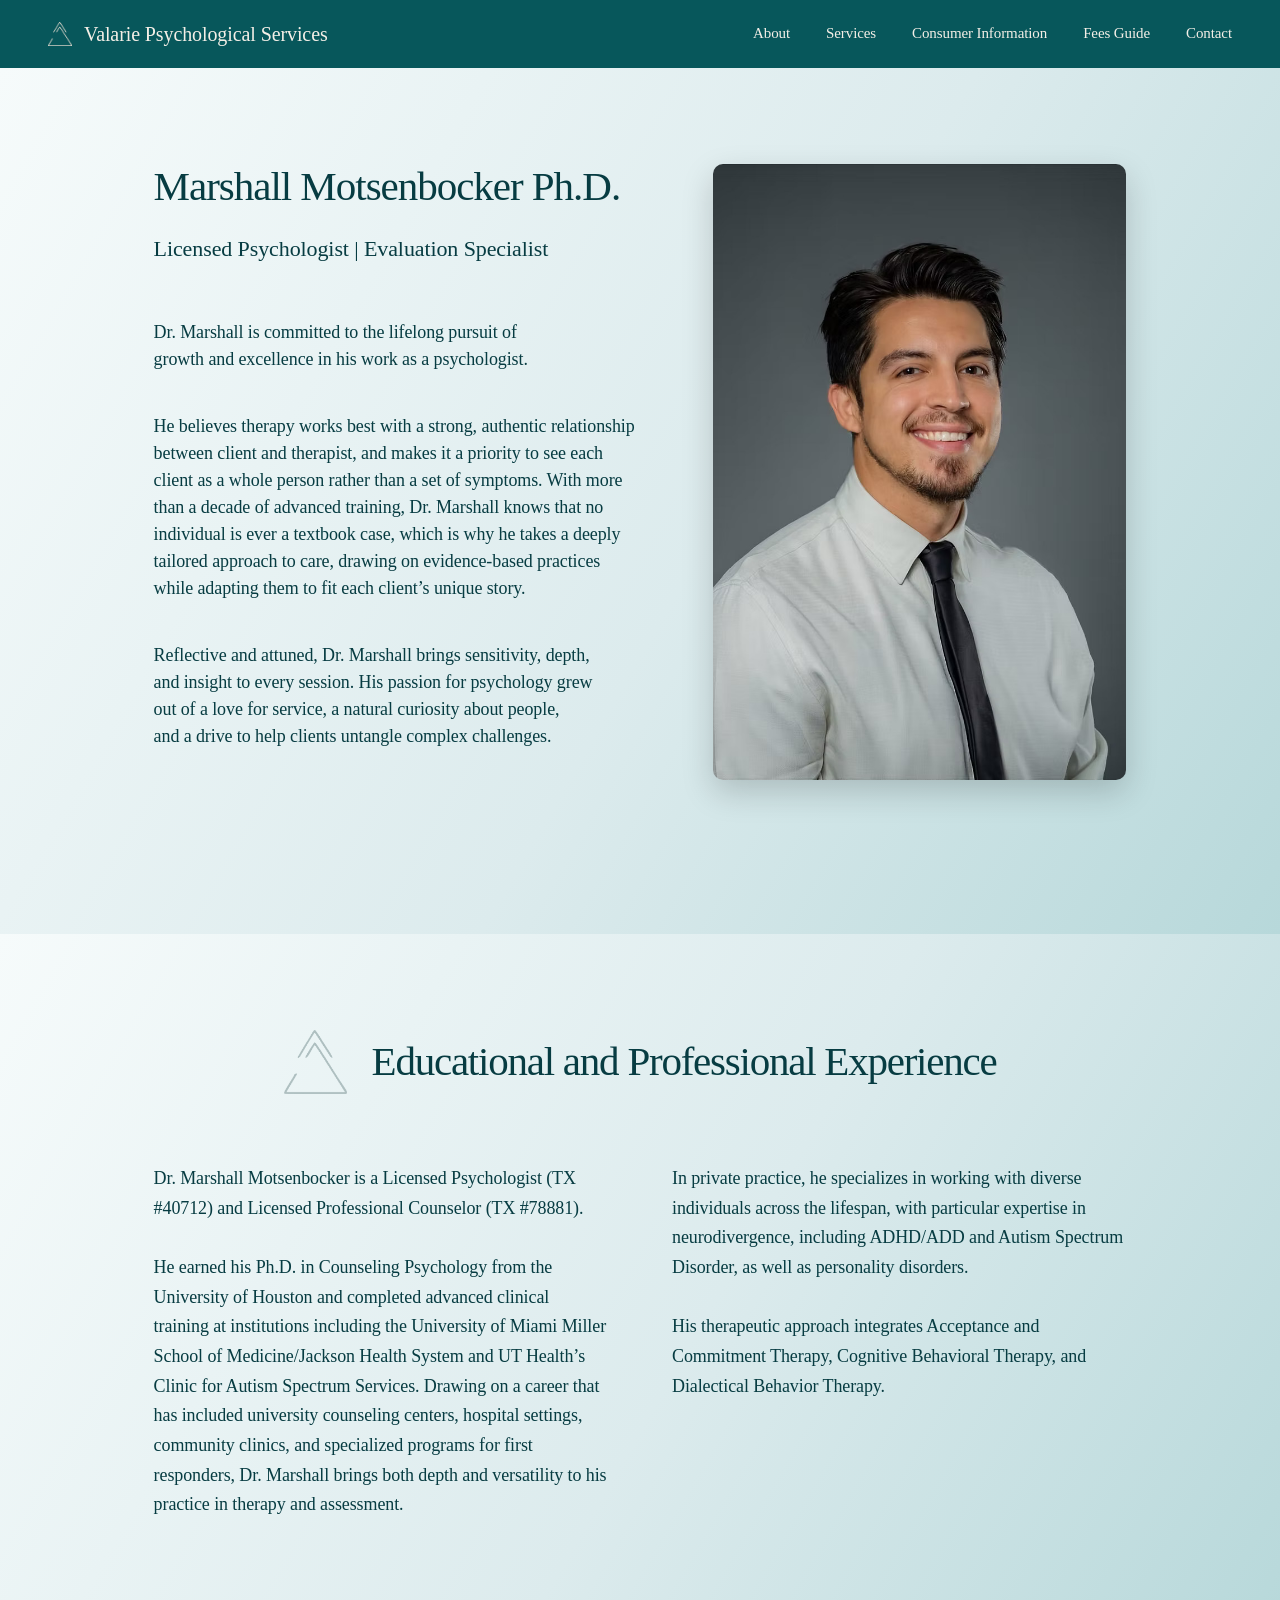
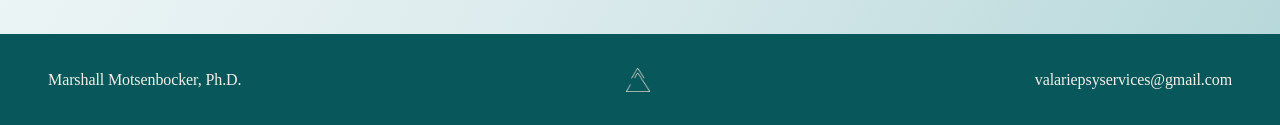
==== about.html @ 20ff5dc0 "Initial website build" ====
<!DOCTYPE html>
<html lang="en">
<head>
  <meta charset="UTF-8" />
  <meta name="viewport" content="width=device-width, initial-scale=1.0" />
  <meta
  name="description"
  content="Meet Dr. Marshall Motsenbocker, Licensed Psychologist and Licensed Professional Counselor specializing in therapy, ADHD, autism spectrum services, and psychological assessment."
>
<meta name="theme-color" content="#0D5F63">
  <title>About Dr. Marshall Motsenbocker | Valarie Psychological Services</title>
  <link
    rel="icon"
    type="image/png"
    href="assets/logo/open-delta.png" alt="Valarie Psychological Services logo">
  <link rel="stylesheet" href="css/styles.css" />
</head>

<body>
  <div id="site-header"></div>

  <main>
    <section class="about-hero">
      <div class="about-grid">
        <div class="about-copy">
          <h1>Marshall Motsenbocker Ph.D.</h1>
          <p class="subtitle">Licensed Psychologist | Evaluation Specialist</p>

          <p>Dr. Marshall is committed to the lifelong pursuit of growth and excellence in his work as a psychologist.</p>

          <p>He believes therapy works best with a strong, authentic relationship between client and therapist, and makes it a priority to see each client as a whole person rather than a set of symptoms. With more than a decade of advanced training, Dr. Marshall knows that no individual is ever a textbook case, which is why he takes a deeply tailored approach to care, drawing on evidence-based practices while adapting them to fit each client’s unique story.</p>

          <p>Reflective and attuned, Dr. Marshall brings sensitivity, depth, and insight to every session. His passion for psychology grew out of a love for service, a natural curiosity about people, and a drive to help clients untangle complex challenges.</p>
        </div>

        <div>
          <img src="assets/images/marshall-portrait.jpg" alt="Portrait of Dr. Marshall Motsenbocker" class="portrait-image">
        </div>
      </div>
    </section>

    <section class="experience-section">
      <div class="experience-heading">
        <img src="assets/logo/blue-open-delta.png" alt="Valarie Psychological Services logo" class="section-logo">
        <h2>Educational and Professional Experience</h2>
      </div>

      <div class="experience-grid">
        <p>Dr. Marshall Motsenbocker is a Licensed Psychologist (TX #40712) and Licensed Professional Counselor (TX #78881). <br><br> He earned his Ph.D. in Counseling Psychology from the University of Houston and completed advanced clinical training at institutions including the University of Miami Miller School of Medicine/Jackson Health System and UT Health’s Clinic for Autism Spectrum Services. Drawing on a career that has included university counseling centers, hospital settings, community clinics, and specialized programs for first responders, Dr. Marshall brings both depth and versatility to his practice in therapy and assessment.</p>

        <p>In private practice, he specializes in working with diverse individuals across the lifespan, with particular expertise in neurodivergence, including ADHD/ADD and Autism Spectrum Disorder, as well as personality disorders. <br><br> His therapeutic approach integrates Acceptance and Commitment Therapy, Cognitive Behavioral Therapy, and Dialectical Behavior Therapy.</p>
      </div>
    </section>
  </main>

<div id="site-footer"></div>

  <script src="js/main.js"></script>
</body>
</html>
---- css/styles.css ----
/* GLOBAL CSS */

:root {
  --teal: #07575b;
  --deep-teal: #004f53;
  --pale-blue: #dcebed;
  --cream: #f4efe7;
  --text: #073c42;
  --border: rgba(7, 60, 66, 0.4);

  --serif: Georgia, "Times New Roman", serif;

  --display-size: clamp(4.75rem, 7vw, 6.75rem);
  --h1-size: clamp(3.75rem, 5vw, 5.25rem);
  --h2-size: clamp(2.5rem, 3.25vw, 3.5rem);
  --h3-size: clamp(1.75rem, 2vw, 2.25rem);
  --body-size: 1.25rem;
  --small-size: 0.95rem;

  --display-line: 1.03;
  --heading-line: 1.12;
  --body-line: 1.45;
  --legal-line: 1.65;

  --heading-tracking: -0.025em;
  --body-tracking: -0.005em;

}

html{
    scroll-behavior:smooth;
}

* {
  box-sizing: border-box;
}

body {
  margin: 0;
  font-family: var(--serif);
  color: var(--text);
  background: var(--pale-blue);
  /* animation: fade .9s; */
  font-family: var(--serif);
  font-size: var(--body-size);
  line-height: var(--body-line);
  letter-spacing: var(--body-tracking);
}

/* @keyframes fade {
from {
opacity:0;
}

to {
opacity:1;
}
} */

h1,
h2,
h3 {
  font-weight: 400;
  letter-spacing: var(--heading-tracking);
}

h1 {
  font-size: var(--h1-size);
  line-height: var(--heading-line);
}

h2 {
  font-size: var(--h2-size);
  line-height: var(--heading-line);
}

h3 {
  font-size: var(--h3-size);
  line-height: 1.18;
}

p,
li {
  line-height: var(--body-line);
}

.site-header {
  height: 68px;
  background: var(--teal);
  color: var(--cream);
  display: flex;
  align-items: center;
  justify-content: space-between;
  padding: 0 48px;
  /* background: rgba(7, 87, 91, 0.88);
    backdrop-filter: blur(8px);
    -webkit-backdrop-filter: blur(8px); */
}

a,
button,
input,
textarea {
  transition: all 0.25s ease;
}

a:focus-visible,
button:focus-visible,
input:focus-visible,
textarea:focus-visible {
  outline: 2px solid var(--cream);
  outline-offset: 4px;
}

.button:hover,
.contact-form button:hover {
  transform: translateY(-2px);
  box-shadow: 0 10px 24px rgba(0, 0, 0, 0.18);
}

.specialty-card,
.fee-card,
.service-slide {
  transition: transform 0.3s ease, box-shadow 0.3s ease;
}

.specialty-card:hover,
.fee-card:hover {
  transform: translateY(-4px);
  box-shadow: 0 14px 28px rgba(0, 0, 0, 0.12);
}

.contact-form input:focus,
.contact-form textarea:focus {
  outline: none;
  box-shadow: 0 0 0 2px rgba(244, 239, 231, 0.7);
}

.consumer-container a {
  color: var(--text);
  text-underline-offset: 5px;
  transition: opacity 0.25s ease;
}

.consumer-container a:hover {
  opacity: 0.65;
}

.logo,
.nav a {
  color: var(--cream);
  text-decoration: none;
}

.logo {
  display: flex;
  align-items: center;
  gap: 12px;
  color: var(--cream);
  text-decoration: none;
  font-size: 20px;
}

.logo-icon {
  width: 24px;
  height: 24px;
  object-fit: contain;
  display: block;
}

.footer-logo {
  width: 24px;
  height: 24px;
  object-fit: contain;
  display: block;
}

.nav {
  display: flex;
  gap: 36px;
  font-size: 15px;
}

.nav a {
    position: relative;
    transition: .3s;
}

.nav a::after {
    content: "";
    position: absolute;
    left: 0;
    bottom: -6px;
    width: 0;
    height: 1px;
    background: var(--cream);
    transition: .35s ease;
}

.nav a:hover::after {
    width: 100%;
}

.menu-toggle {
  display: none;
  background: none;
  border: none;
  color: var(--cream);
  font-size: 28px;
}

.container {
    width: min(1200px, 88%);
    margin: auto;
}

/* HOME PAGE CSS */

.hero {
  min-height: 520px;
  display: flex;
  align-items: center;
  padding: 0 10vw;
}

/* .home-hero {
  background: var(--deep-teal);
  color: var(--cream);
} */

.home-hero {
    position: relative;
    overflow: hidden;
    min-height: 620px;
    display: flex;
    align-items: center;
}

.home-hero::before {
    content: "";
    position: absolute;
    inset: 0;
    background: rgba(7, 87, 91, 0.55);
    z-index: 1;
}

.hero-video {
    position: absolute;
    inset: 0;
    width: 100%;
    height: 100%;
    object-fit: cover;
    object-position: center 90%;
    z-index: 0;
}

.hero-overlay {
    position: absolute;
    inset: 0;
    background: rgba(7,87,91,.45);
    z-index: 1;
}

.hero-content {
    position: relative;
    z-index: 2;
    color: var(--cream);
}

.hero-content {
  max-width: 900px;
}


.hero h1 {
  font-size: clamp(48px, 6vw, 68px);
  font-weight: 400;
  line-height: 1.05;
  margin: 0 0 24px;
}

.hero h1,
.contact-container h1 {
  font-size: var(--display-size);
  line-height: var(--display-line);
  letter-spacing: -0.035em;
}

.hero p {
  font-size: 24px;
  margin: 0 0 64px;
}

.button-group {
  display: flex;
  gap: 28px;
  flex-wrap: wrap;
}

.button {
  background: var(--cream);
  color: var(--text);
  padding: 14px 28px;
  border-radius: 999px;
  text-decoration: none;
  font-size: 16px;
  transition:
        transform .35s,
        background .35s,
        color .35s,
        box-shadow .35s;
}

.button:hover {
    transform: translateY(-2px);
    box-shadow: 0 12px 30px rgba(0,0,0,.18);
}

.intro-section {
  padding: 72px 12vw;
  background: var(--pale-blue);
}

.intro-grid {
  display: grid;
  grid-template-columns: 1.1fr 1fr;
  gap: 72px;
  align-items: center;
}

.intro-section h2 {
  font-size: 38px;
  font-weight: 400;
  margin: 0 0 20px;
}

.intro-section p {
  font-size: 18px;
  line-height: 1.35;
}

.intro-image {
  width: 100%;
  margin-top: 32px;
  border-radius: 10px;
  display: block;
}

.intro-copy {
  padding-top: 48px;
  padding-bottom: 48px;
}

/* ABOUT PAGE CSS */

.about-hero {
  min-height: calc(100vh - 68px);
  padding: 96px 12vw 96px;
  background: linear-gradient(120deg, #f6fbfb 0%, var(--pale-blue) 55%, #b7d8da 100%);
}

.about-grid {
  display: grid;
  grid-template-columns: 1fr 0.85fr;
  gap: 72px;
  align-items: start;
  max-width: 1080px;
  margin: 0 auto 48px 0;
}

.about-copy h1 {
  font-size: clamp(36px, 4vw, 41px);
  font-weight: 400;
  margin: 0 0 12px;
}

.about-copy p.subtitle {
  font-size: 22px ;
  margin-bottom: 54px;
}

.about-copy p {
  font-size: 18px;
  line-height: 1.5;
}

.portrait-image {
  width: 100%;
  border-radius: 10px;
  display: block;
  box-shadow: 0 12px 32px rgba(0, 0, 0, 0.18);
}

.experience-section {
  padding: 48px 12vw 96px;
  background: linear-gradient(120deg, #f6fbfb 0%, var(--pale-blue) 55%, #b7d8da 100%);
}

.experience-heading {
  display: flex;
  justify-content: center;
  align-items: center;
  gap: 24px;
  max-width: 1080px;
  margin: 48px auto 32px;
  text-align: center;  
  margin-bottom: 52px;
}

.section-logo {
  width: 64px;
  height: 64px;
  object-fit: contain;
}

.experience-heading h2 {
  font-size: clamp(34px, 4vw, 41px);
  font-weight: 400;
  margin: 0;
  letter-spacing: -.03em;
  line-height: 1.05;
}

.experience-grid {
  display: grid;
  grid-template-columns: 1fr 1fr;
  gap: 64px;
  max-width: 1050px;
  margin: 0 auto;
}

.experience-grid p {
  font-size: 18px;
  line-height: 1.65;
}

.about-copy p {
  margin-bottom: 40px;
  text-wrap: balance;
}

/* SERVICES PAGE CSS */

.services-hero {
  background:
        linear-gradient(
            rgba(0, 88, 92, 0.55),
            rgba(0, 88, 92, 0.55)
        ),
        url("../assets/images/services-section.png");

  /* background-size: cover; */
  background-size: 100% 100%;
  background-position: top;
  background-repeat: no-repeat;
  color: var(--cream);
  padding: 96px 10vw 96px;
}

.services-hero-content {
  max-width: 640px;
  margin-bottom: 88px;
}

.services-hero h1 {
  font-size: clamp(52px, 6vw, 68px);
  font-weight: 400;
  margin: 0 0 24px;
}

.services-hero-content p {
  font-size: 22px;
  line-height: 1.35;
}

.services-slider {
  /* max-width: 1120px; */
  margin: 0 auto;
}

.service-slide {
  display: none;
  grid-template-columns: 44% 56%;
  background: var(--cream);
  color: var(--text);
  border-radius: 10px;
  overflow: hidden;
  min-height: 260px;
  transition: .35s;
}

.service-slide:hover {
  transform: translateY(-6px);
}

.service-slide.active {
  display: grid;
}

.featured-service-copy {
  padding: 48px 64px;
  display: flex;
  flex-direction: column;
  justify-content: center;
}

.featured-service-copy h2 {
  font-size: 32px;
  font-weight: 400;
  margin: 0 0 32px;
}

.featured-service-copy p {
  font-size: 18px;
  line-height: 1.35;
  font-weight: 400;
  max-width: 420px;
}

.featured-service-image {
  width: 100%;
  height: 100%;
  min-height: 260px;
  object-fit: cover;
  display: block;
}

.carousel-dots {
  display: flex;
  justify-content: flex-end;
  gap: 14px;
  margin: 28px 0 0;
}

.dot {
  width: 12px;
  height: 12px;
  background: var(--cream);
  opacity: 0.5;
  border: none;
  border-radius: 50%;
  cursor: pointer;
  padding: 0;
}

.dot.active {
  opacity: 1;
}

.specialties-section {
  background: var(--pale-blue);
  padding: 96px 10vw 144px;
}

.specialties-intro {
  max-width: 900px;
  margin: 0 auto 72px;
  text-align: center;
}

.specialties-intro h2 {
  max-width: 780px;
  margin: 0 auto 32px;
  font-size: clamp(48px, 4vw, 64px);
  line-height: 1.05;
  text-wrap: balance;
}

.specialties-intro p {
  max-width: 900px;
  margin: 0 auto;
  text-wrap: balance;
}

.specialty-grid {
  display: grid;
  grid-template-columns: repeat(3, 1fr);
  gap: 24px;
  max-width: 1120px;
  margin: 0 auto;
}

.specialty-card {
  background: var(--cream);
  border: 1px solid var(--border);
  border-radius: 10px;
  padding: 36px;
  min-height: 200px;
  transition: .35s;
}

.specialty-card:hover {
  transform: translateY(-6px);
}

.specialty-card h3 {
  font-size: 28px;
  font-weight: 400;
  margin: 0 0 20px;
}

.specialty-card p {
  font-size: 17px;
  line-height: 1.35;
}

/* CONSUMER INFO PAGE CSS */

.consumer-page {
  background: var(--pale-blue);
  padding: 144px 0 144px;
}

.consumer-container {
  width: min(860px, 88%);
  margin: 0 auto;
}

.consumer-container h1 {
  font-size: clamp(46px, 5vw, 68px);
  font-weight: 400;
  line-height: 1.15;
  margin: 0 0 56px;
}

.consumer-container h2 {
  font-size: clamp(30px, 3vw, 38px);
  font-weight: 400;
  line-height: 1.15;
  margin: 64px 0 24px;
}

.consumer-container h3 {
  font-size: 24px;
  font-weight: 400;
  margin: 40px 0 18px;
}

.consumer-container p,
.consumer-container li {
  font-size: 18px;
  /* line-height: 1.65; */
  line-height: var(--legal-line);
}

.consumer-container p {
  margin: 0 0 28px;
}

.consumer-container ul {
  margin: 0 0 36px;
  padding-left: 32px;
}

.consumer-container a {
  color: var(--text);
  text-underline-offset: 4px;
}

.consumer-container strong {
  font-weight: 600;
}

/* FEES PAGE CSS */

.fees-page {
  min-height: calc(100vh - 68px);
  background: linear-gradient(120deg, #f6fbfb 0%, var(--pale-blue) 55%, #b7d8da 100%);
  padding: 96px 0;
}

.fees-container {
  width: min(1180px, 84%);
  margin: 0 auto;
}

.fees-container h1 {
  font-size: clamp(56px, 6vw, 68px);
  font-weight: 400;
  line-height: 1.05;
  margin: 0 0 56px;
}

.fees-intro-grid {
    display: grid;
    grid-template-columns: repeat(2, 1fr);
    gap: 32px;
    width: 99%;
    margin-bottom: 88px;
    align-items: start;
}

.fees-intro-grid p {
  font-size: 18px;
  line-height: 1.65;
  margin: 0 0 28px;
}

.fee-card-grid {
  display: grid;
  grid-template-columns: 1fr 1fr;
  gap: 24px;
}

.fee-card {
  min-height: 150px;
  background: var(--cream);
  border: 1px solid var(--border);
  border-radius: 10px;
  padding: 32px 40px;
  display: flex;
  justify-content: space-between;
  align-items: flex-start;
  transition: .35s;
}

.fee-card:hover {
  transform: translateY(-6px);
}

.fee-card h2 {
  font-size: 24px;
  font-weight: 400;
  line-height: 1.25;
  margin: 0;
}

.fee-price {
  text-align: right;
}

.fee-price p {
  font-size: 32px;
  line-height: 1;
  margin: 0 0 8px;
}

.fee-price span {
  font-size: 16px;
}

@media (max-width: 850px) {
  .fees-page {
    padding: 72px 0;
  }

  .fees-container {
    width: min(100% - 48px, 1180px);
  }

  .fees-intro-grid,
  .fee-card-grid {
    grid-template-columns: 1fr;
    gap: 28px;
  }

  .fees-intro-grid {
    margin-bottom: 56px;
  }

  .fees-intro-grid p {
    font-size: 20px;
  }

  .fee-card {
    flex-direction: column;
    gap: 24px;
  }

  .fee-price {
    text-align: left;
  }
}

/* CONTACT PAGE CSS */

.contact-page {
  position: relative;
  overflow: hidden;
  min-height: calc(100vh - 68px);
  padding: 120px 0 80px;
}

.contact-page::after {
  content: "";
  position: absolute;
  inset: 0;
  background: rgba(7, 87, 91, 0.85);
  z-index: 1;
}

.contact-video {
  position: absolute;
  inset: 0;
  width: 100%;
  height: 100%;
  object-fit: cover;
  object-position: center 37%;
  z-index: 0;
}

.contact-container {
  position: relative;
  z-index: 2;
  width: min(1180px, 84%);
  margin: 0 auto;
  color: var(--cream);
}

.contact-container h1 {
  font-size: clamp(48px, 5.5vw, 56px);
  font-weight: 400;
  line-height: 1.25;
  margin: 0 0 60px;
}

.contact-grid {
  display: grid;
  grid-template-columns: 1.4fr 0.8fr;
  gap: 96px;
  align-items: center;
}

.contact-form {
  background: var(--teal);
  color: var(--cream);
  border-radius: 10px;
  padding: 48px 72px;
  box-shadow: 0 8px 24px rgba(0, 0, 0, 0.25);
}

.contact-form h2 {
  font-size: 32px;
  letter-spacing: .5px;
  font-weight: 400;
  margin: 0 0 40px;
}

.form-row {
  display: grid;
  grid-template-columns: 1fr 1fr;
  gap: 28px;
}

.contact-form label {
  display: flex;
  flex-direction: column;
  gap: 10px;
  font-size: 18px;
  margin-bottom: 24px;
}

.contact-form input,
.contact-form textarea {
  width: 100%;
  border: none;
  border-radius: 6px;
  background: var(--cream);
  color: var(--text);
  font: inherit;
  padding: 12px 14px;
}

.contact-form input {
  height: 32px;
}

.contact-form textarea {
  min-height: 140px;
  resize: vertical;
}

.contact-form button {
  display: block;
  margin-left: auto;
  background: var(--cream);
  color: var(--text);
  border: none;
  border-radius: 6px;
  padding: 10px 28px;
  font-family: var(--serif);
  cursor: pointer;
}

.contact-details {
  color: var(--cream);
}

.contact-logo {
  width: 64px;
  height: 64px;
  object-fit: contain;
  margin-bottom: 44px;
  opacity: 0.6;
}

.contact-details h2 {
  font-size: 32px;
  font-weight: 400;
  margin: 0 0 8px;
}

.contact-details p {
  font-size: 22px;
  margin: 0 0 56px;
}

.site-footer {
  background: var(--teal);
  color: var(--cream);
  display: flex;
  justify-content: space-between;
  align-items: center;
  padding: 18px 48px;
  font-size: 16px;
}

/******* UNDER DESKTOP BREAKPOINT *******/

@media (max-width: 850px) {

/* GLOBAL CSS */

.site-header {
  padding: 0 24px;
  position: relative;
}

.menu-toggle {
  display: block;
}

.nav {
  display: none;
}

.nav.is-open {
  position: absolute;
  top: 100%;
  left: 0;
  right: 0;
  display: flex;
  flex-direction: column;
  gap: 0;
  background: var(--teal);
  padding: 20px 40px 42px;
  z-index: 999;
}

.nav.is-open a {
  padding: 18px 0;
  border-bottom: 1px solid rgba(244, 239, 231, 0.25);
  font-size: 1.2rem;
  text-align: center;
}

.nav a {
  border: 1px solid rgba(244, 239, 231, 0.25);
}

/* HOME PAGE CSS */

.hero {
  min-height: 520px;
  padding: 80px 24px;
}

.hero p {
  font-size: 21px;
  margin-bottom: 40px;
}

.intro-section {
  padding: 56px 24px;
}

.intro-grid {
  grid-template-columns: 1fr;
  gap: 32px;
}

.intro-copy {
  padding-top: 0;
}

/* ABOUT PAGE CSS */

.about-hero {
  padding: 64px 24px 32px;
}

.about-grid {
  display: flex;
  flex-direction: column;
}

.about-grid > div:nth-child(2) {
  order: 1;
}

.about-copy {
  order: 2;
}

.about-grid,
.experience-grid {
  grid-template-columns: 1fr;
  gap: 36px;
}

.experience-section {
  padding: 32px 24px 72px;
}

.experience-heading {
  align-items: flex-start;
}

.section-logo {
  width: 44px;
  height: 44px;
}

/* SERVICES PAGE CSS */

.services-hero {
  padding: 72px 24px;
}

.service-slide {
  grid-template-columns: 1fr;
}

.featured-service-copy {
  padding: 36px 32px;
}

.featured-service-image {
  min-height: 220px;
}

.specialties-section {
  padding: 64px 24px;
}

.specialty-grid {
  grid-template-columns: 1fr;
}

/* CONTACT PAGE CSS */

.contact-page {
  padding: 72px 0;
}

.contact-container {
  width: min(100% - 48px, 1180px);
}

.contact-container h1 {
  margin-bottom: 48px;
}

.contact-grid,
.form-row {
  grid-template-columns: 1fr;
  gap: 32px;
}

.contact-form {
  padding: 36px 28px;
}

.contact-details {
  text-align: left;
}

.site-footer {
  flex-direction: column;
  gap: 8px;
  text-align: center;
  padding: 24px;
}

}

/******* TABLET BREAKPOINT *******/

@media (max-width: 750px) {

/* ABOUT CSS */

.about-copy p {
  text-wrap: auto;
}

.experience-heading{
  display: flex;
  flex-direction: column;
  align-items: left;
  text-align: left;
  gap: 1.5rem;
  margin-bottom: 1.5rem;
}

.experience-logo{
  width: 48px;
  height: auto;
}

.experience-heading h2{
  width: 100%;
  max-width: none;
  /* text-wrap: balance; */
}

}

/******* LARGE MOBILE BREAKPOINT *******/

@media (max-width: 480px) {

/* GLOBAL CSS */

.site-header {
  padding: 18px 20px;
}

.logo {
  font-size: 1.15rem;
  gap: 8px;
  white-space: nowrap;
}

.logo-icon {
  width: 28px;
  height: 28px;
}

.menu-toggle {
  font-size: 2rem;
}

/* HOME PAGE CSS */

.hero {
  padding-inline: clamp(24px, 8vw, 40px);
}

.hero-content {
  max-width: 340px;
}

.hero h1 {
  font-size: 4.4rem;
  line-height: 1.10;
  margin-bottom: 36px;
}

.hero p {
  margin-bottom: 44px;
}

.button-group {
  margin-top: 0;
}

.button {
  width: 100%;
  text-align: center;
}

.intro-section h2 {
  margin: 24px 0 32px;
}

/* ABOUT PAGE CSS */

.about-hero {
  padding-inline: clamp(24px, 8vw, 40px);
}

.portrait-image {
  margin-bottom:2.5rem;
}

.about-copy h1 {
  font-size: 1.75rem;
  line-height: 1.15;
}

.about-copy p.subtitle {
  font-size: 18px;
  line-height:1.4;
  margin-bottom: 40px;
}

.about-grid, .experience-grid {
  grid-template-columns: 1fr;
  gap: 8px;
}

.experience-section {
  padding-inline: clamp(24px, 8vw, 40px);
}

.experience-heading h2 {
  line-height: 1.25;
}

/* SERVICES CSS */

.services-hero {
  padding-inline: clamp(24px, 8vw, 40px);
}

.specialties-section {
  padding-inline: clamp(24px, 8vw, 40px);
}

/* CONSUMER CSS */

.consumer-page {
  padding: 72px 0 96px;
  padding-inline: clamp(24px, 8vw, 40px);
}

/* FEES CSS */

.fees-page {
  padding-inline: clamp(24px, 8vw, 40px);
}

.fees-container h1 {
  font-size: clamp(52px, 6vw, 68px);
  margin: 0 0 42px;
}

/* CONTACT CSS */

/* .contact-page {
  padding-inline: clamp(24px, 8vw, 40px);
} */

}

/******* SMALL MOBILE BREAKPOINT *******/

@media (max-width: 400px) {

/* ABOUT PAGE CSS */

.portrait-image {
  margin-bottom:2rem;
}

.about-copy h1 {
  font-size: 1.55rem;
  line-height: 1.15;
}

.about-copy p.subtitle {
  font-size: 16px;
}

}

/******* X-SMALL MOBILE BREAKPOINT *******/

@media (max-width: 340px) {

/* GLOBAL CSS */

.logo {
  font-size: 1rem;
}

.logo-icon {
  width: 24px;
  height: 24px;
}

.site-header {
  padding-inline: 16px;
}

/* ABOUT PAGE CSS */

.about-copy h1 {
  font-size: 1.32rem;
  line-height: 1.15;
}

.about-copy p.subtitle {
  font-size: 13.5px;
}

/* CONSUMER CSS */

.consumer-container h1 {
  font-size: clamp(38px, 5vw, 68px);
  margin: 0 0 32px;
}

.consumer-container h2 {
  font-size: clamp(26px, 3vw, 38px);
}

}
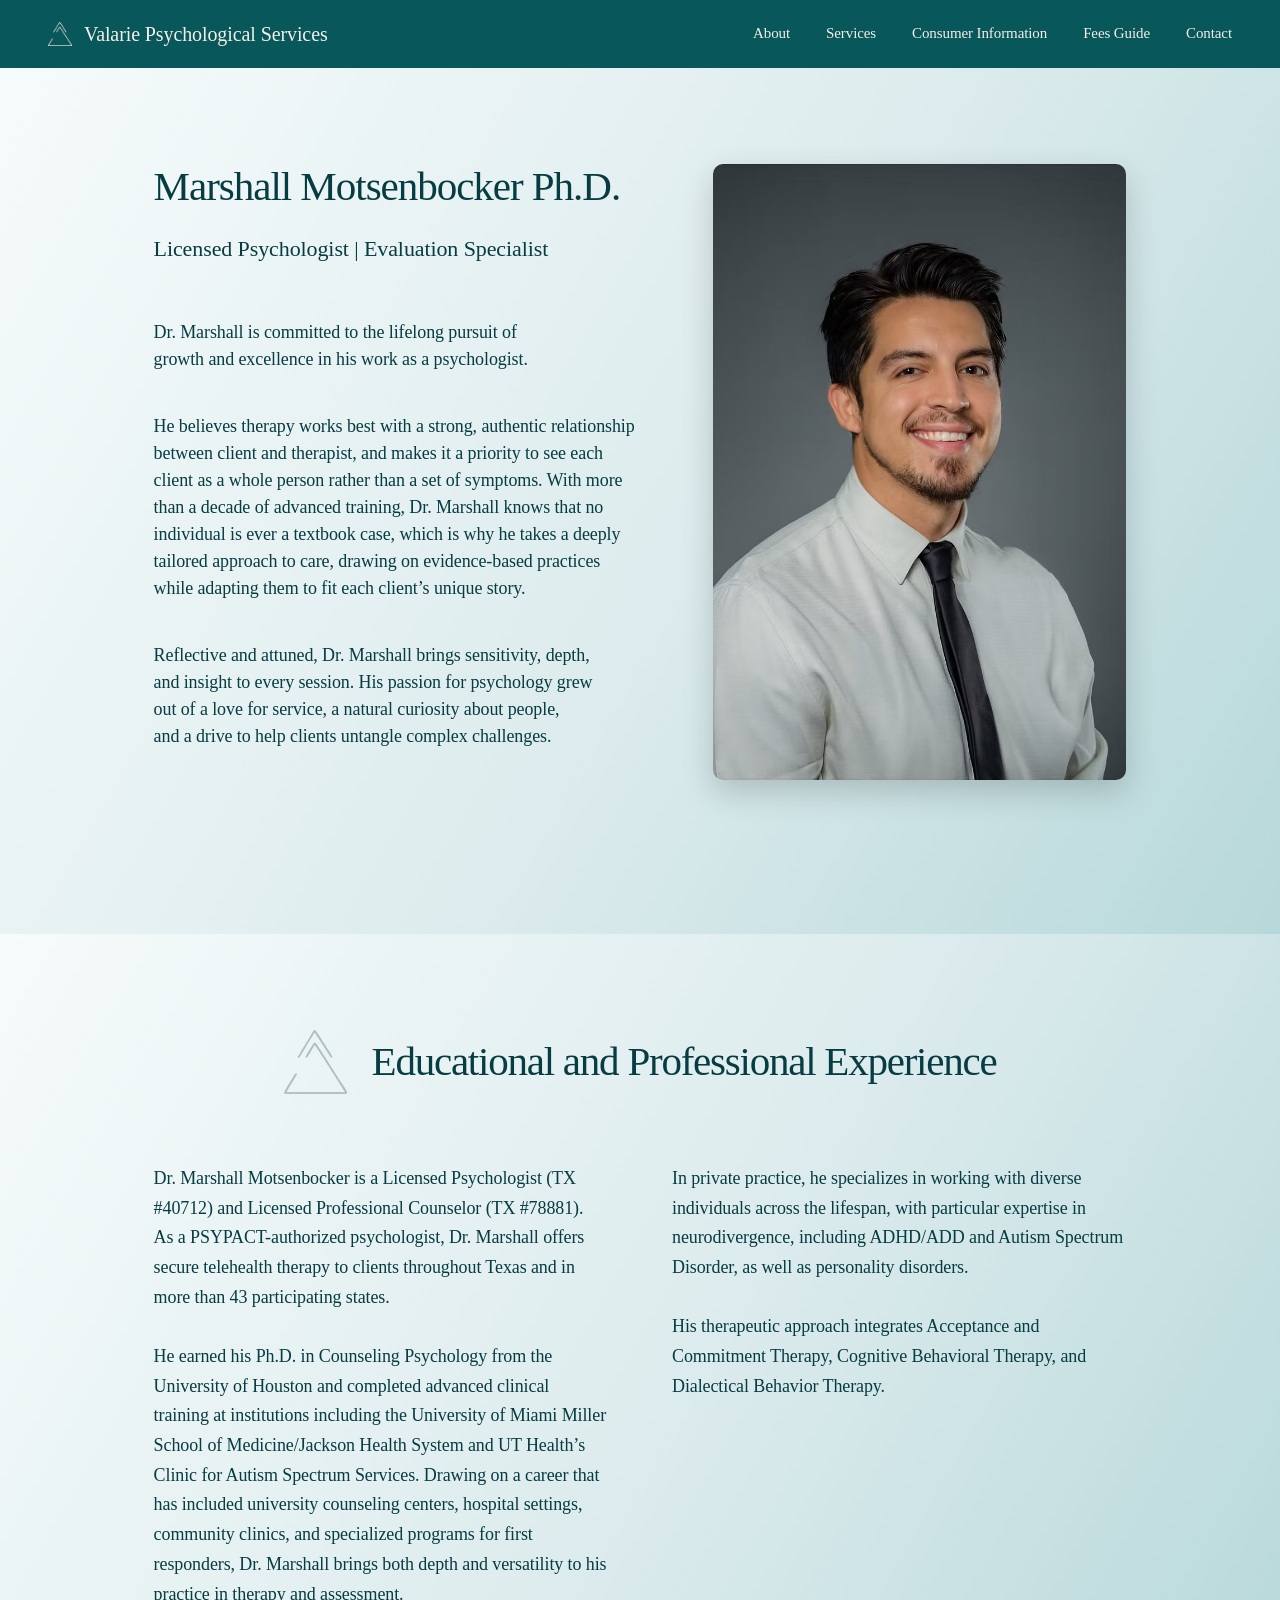
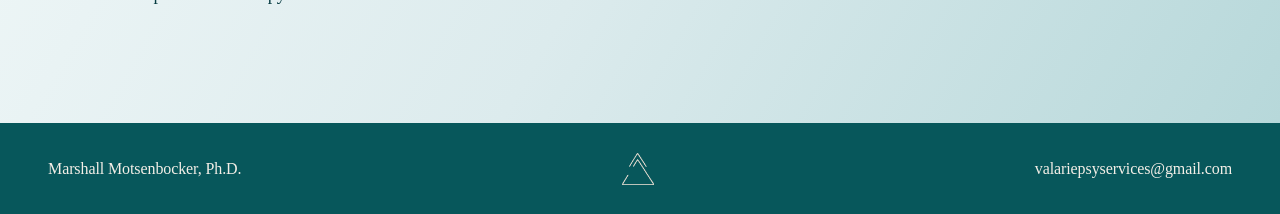
==== commit fac39464: "Push all updated changes" ====
--- a/about.html
+++ b/about.html
@@ -46,7 +46,7 @@
       </div>
 
       <div class="experience-grid">
-        <p>Dr. Marshall Motsenbocker is a Licensed Psychologist (TX #40712) and Licensed Professional Counselor (TX #78881). <br><br> He earned his Ph.D. in Counseling Psychology from the University of Houston and completed advanced clinical training at institutions including the University of Miami Miller School of Medicine/Jackson Health System and UT Health’s Clinic for Autism Spectrum Services. Drawing on a career that has included university counseling centers, hospital settings, community clinics, and specialized programs for first responders, Dr. Marshall brings both depth and versatility to his practice in therapy and assessment.</p>
+        <p>Dr. Marshall Motsenbocker is a Licensed Psychologist (TX #40712) and Licensed Professional Counselor (TX #78881). <br> As a PSYPACT-authorized psychologist, Dr. Marshall offers secure telehealth therapy to clients throughout Texas and in more than 43 participating states. <br><br> He earned his Ph.D. in Counseling Psychology from the University of Houston and completed advanced clinical training at institutions including the University of Miami Miller School of Medicine/Jackson Health System and UT Health’s Clinic for Autism Spectrum Services. Drawing on a career that has included university counseling centers, hospital settings, community clinics, and specialized programs for first responders, Dr. Marshall brings both depth and versatility to his practice in therapy and assessment.</p>
 
         <p>In private practice, he specializes in working with diverse individuals across the lifespan, with particular expertise in neurodivergence, including ADHD/ADD and Autism Spectrum Disorder, as well as personality disorders. <br><br> His therapeutic approach integrates Acceptance and Commitment Therapy, Cognitive Behavioral Therapy, and Dialectical Behavior Therapy.</p>
       </div>
--- a/css/styles.css
+++ b/css/styles.css
@@ -45,16 +45,12 @@
   font-size: var(--body-size);
   line-height: var(--body-line);
   letter-spacing: var(--body-tracking);
-}
-
-/* @keyframes fade {
-from {
-opacity:0;
-}
-
-to {
-opacity:1;
-}
+  /* opacity: 1;
+  transition: opacity 0.45s ease; */
+}
+
+/* body.page-exit {
+  opacity: 0.15;
 } */
 
 h1,
@@ -92,9 +88,6 @@
   align-items: center;
   justify-content: space-between;
   padding: 0 48px;
-  /* background: rgba(7, 87, 91, 0.88);
-    backdrop-filter: blur(8px);
-    -webkit-backdrop-filter: blur(8px); */
 }
 
 a,
@@ -169,8 +162,8 @@
 }
 
 .footer-logo {
-  width: 24px;
-  height: 24px;
+  width: 32px;
+  height: 32px;
   object-fit: contain;
   display: block;
 }
@@ -214,6 +207,119 @@
     margin: auto;
 }
 
+/* LANDING PAGE CSS */
+
+.landing-body {
+  margin: 0;
+  overflow: hidden;
+}
+
+.landing-page {
+  position: relative;
+  min-height: 100vh;
+  overflow: hidden;
+  color: var(--cream);
+}
+
+.landing-video,
+.landing-overlay {
+  position: absolute;
+  inset: 0;
+  width: 100%;
+  height: 100%;
+}
+
+.landing-video {
+  object-fit: cover;
+  object-position: center bottom;
+  z-index: 0;
+}
+
+.landing-overlay {
+  background: rgba(7, 87, 91, 0.55);
+  z-index: 1;
+}
+
+.landing-content {
+  position: relative;
+  z-index: 2;
+  min-height: 95vh;
+  /* padding: clamp(32px, 8vw, 96px); */
+  padding: 4rem 2rem;
+  display: flex;
+  flex-direction: column;
+  justify-content: center;
+  align-items: center;
+  text-align: center;
+}
+
+.landing-logo {
+    display: block;
+    width: 70px;
+    height: auto;
+    /* margin: 3.5rem auto 2rem; */
+    margin:3rem auto 1.75rem;
+    opacity: 0.95;
+    object-fit: contain;
+    /* align-self: flex-start; */
+}
+
+.landing-content h1 {
+  /* max-width: 1000px; */
+  font-size: clamp(4rem, 8vw, 2rem);
+  line-height: 1.15;
+  margin: 0 0 64px;
+}
+
+.landing-enter{
+    color: var(--cream);
+    text-decoration:none;
+    font-size: 2rem;
+    letter-spacing:.08em;
+    /* text-transform:uppercase; */
+    position:relative;
+    width:fit-content;
+}
+
+.landing-enter::after{
+    content:"";
+    position:absolute;
+    left:0;
+    bottom:-6px;
+    width:100%;
+    height:1px;
+    background:var(--cream);
+    transform:scaleX(0);
+    transform-origin:left;
+    transition:.35s ease;
+}
+
+.landing-enter:hover::after{
+    transform:scaleX(1);
+}
+
+.landing-enter:hover{
+    opacity:.8;
+}
+
+.landing-prompt {
+  margin-top: 3rem;
+  font-size: 1.1rem;
+  line-height: 1.6;
+
+  color: var(--cream);
+  opacity: 0.65;
+
+  text-align: center;
+  letter-spacing: 0.02em;
+
+  transition: opacity 0.3s ease;
+}
+
+/* .landing-prompt:hover {
+  opacity: 0.9;
+} */
+
 /* HOME PAGE CSS */
 
 .hero {
@@ -268,20 +374,20 @@
 }
 
 .hero-content {
-  max-width: 900px;
+  max-width: 800px;
 }
 
 
 .hero h1 {
   font-size: clamp(48px, 6vw, 68px);
   font-weight: 400;
-  line-height: 1.05;
-  margin: 0 0 24px;
+  line-height: 1.15;
+  margin: 0 0 64px;
 }
 
 .hero h1,
 .contact-container h1 {
-  font-size: var(--display-size);
+  /* font-size: var(--display-size); */
   line-height: var(--display-line);
   letter-spacing: -0.035em;
 }
@@ -300,10 +406,10 @@
 .button {
   background: var(--cream);
   color: var(--text);
-  padding: 14px 28px;
+  padding: 16px 40px;
   border-radius: 999px;
   text-decoration: none;
-  font-size: 16px;
+  font-size: 18px;
   transition:
         transform .35s,
         background .35s,
@@ -329,14 +435,20 @@
 }
 
 .intro-section h2 {
-  font-size: 38px;
+  font-size: 42px;
   font-weight: 400;
   margin: 0 0 20px;
 }
 
+.underline-accent {
+  text-decoration: underline;
+  text-decoration-thickness: 2px;
+  text-underline-offset: 0.15em;
+}
+
 .intro-section p {
-  font-size: 18px;
-  line-height: 1.35;
+  font-size: 20px;
+  line-height: 1.65;
 }
 
 .intro-image {
@@ -344,6 +456,7 @@
   margin-top: 32px;
   border-radius: 10px;
   display: block;
+  height: 260px;
 }
 
 .intro-copy {
@@ -485,7 +598,8 @@
   color: var(--text);
   border-radius: 10px;
   overflow: hidden;
-  min-height: 260px;
+  min-height: 300px;
+  height: 300px;
   transition: .35s;
 }
 
@@ -507,7 +621,7 @@
 .featured-service-copy h2 {
   font-size: 32px;
   font-weight: 400;
-  margin: 0 0 32px;
+  margin: 0 0 6px;
 }
 
 .featured-service-copy p {
@@ -1029,14 +1143,24 @@
 
 .service-slide {
   grid-template-columns: 1fr;
+  min-height: 550px;
 }
 
 .featured-service-copy {
   padding: 36px 32px;
 }
 
+/* .featured-service-image {
+  min-height: 220px;
+} */
+
 .featured-service-image {
-  min-height: 220px;
+  width: 100%;
+  height: 100%;
+  height: 380px;
+  min-height: 260px;
+  object-fit: cover;
+  display: block;
 }
 
 .specialties-section {
@@ -1152,7 +1276,7 @@
 }
 
 .hero h1 {
-  font-size: 4.4rem;
+  font-size: 4rem;
   line-height: 1.10;
   margin-bottom: 36px;
 }
@@ -1218,6 +1342,26 @@
   padding-inline: clamp(24px, 8vw, 40px);
 }
 
+.services-slide {
+  min-height: 600px;
+}
+
+.featured-service-image.one {
+  object-position: center center;
+}
+
+.featured-service-image.three {
+  object-position: left center;
+}
+
+.featured-service-image.four {
+  object-position: 60% 80%;
+}
+
+.featured-service-image.six {
+  object-position: 60% bottom;
+}
+
 /* CONSUMER CSS */
 
 .consumer-page {
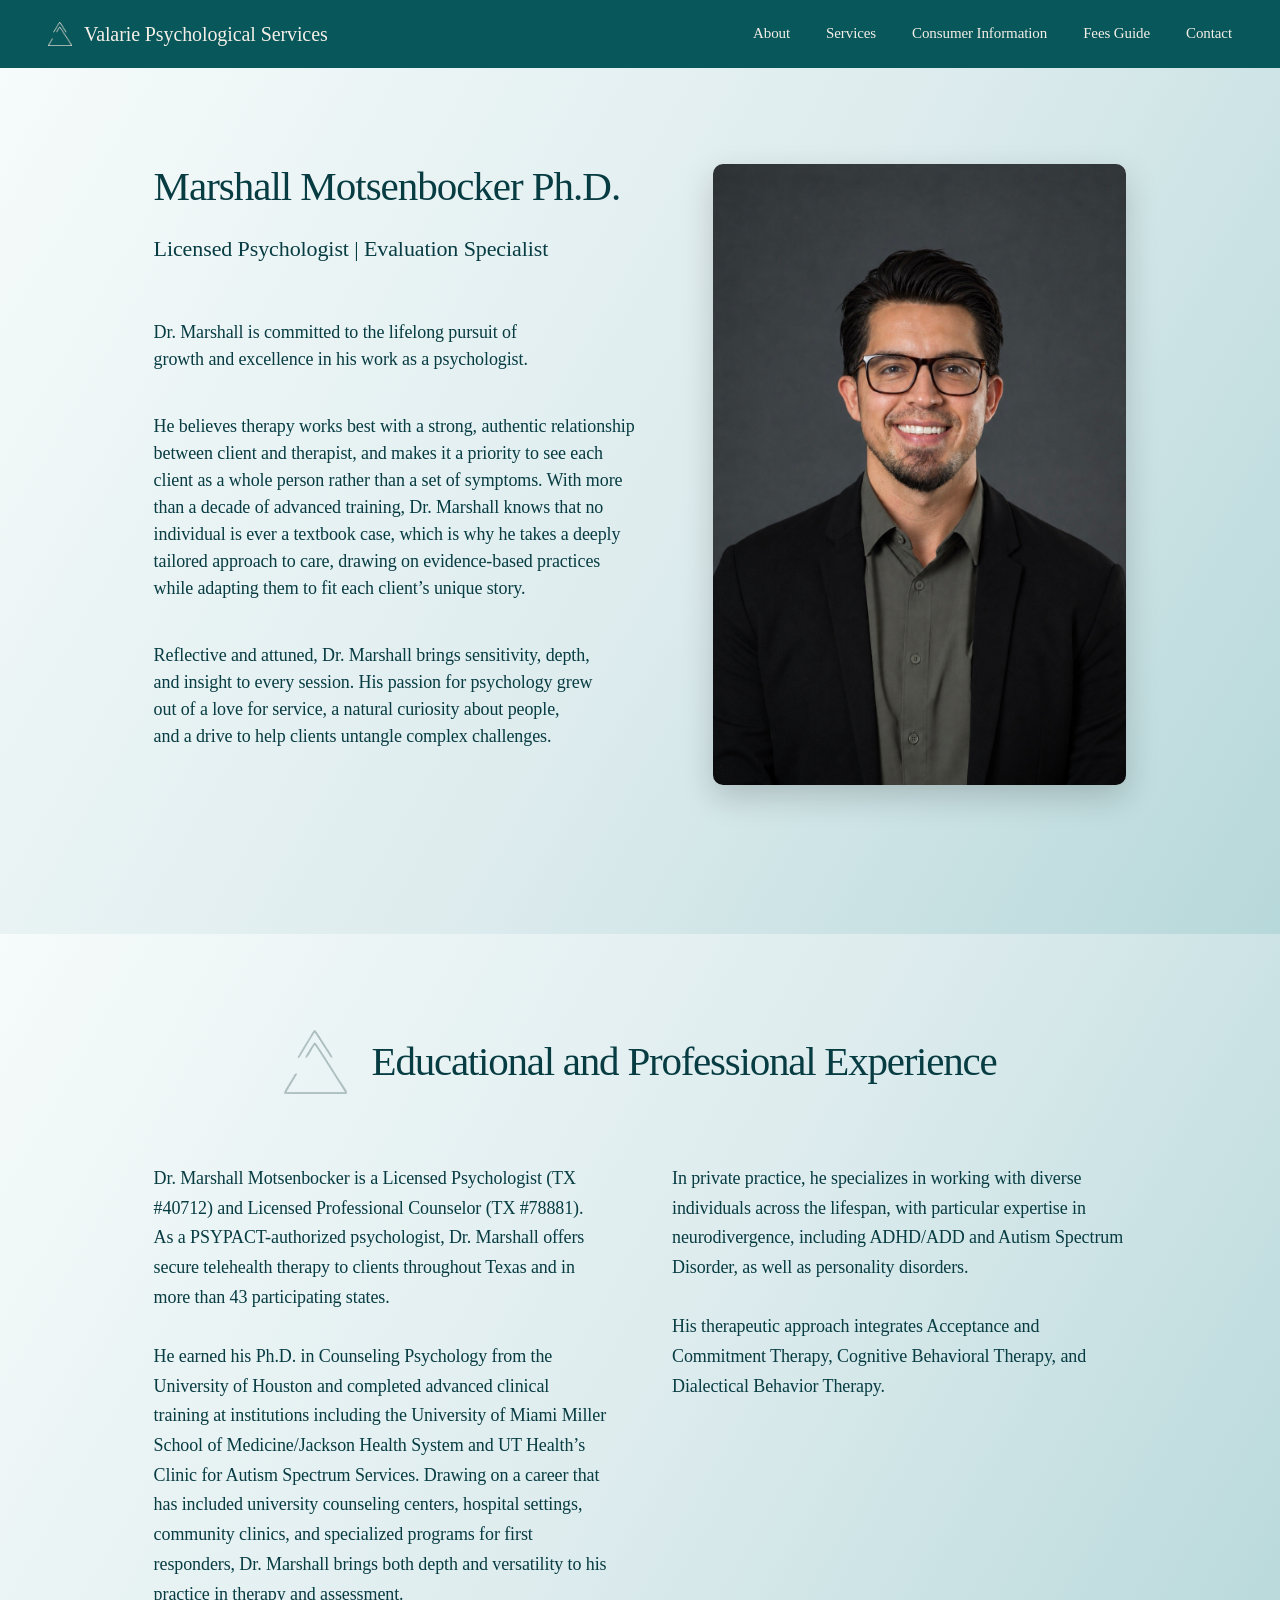
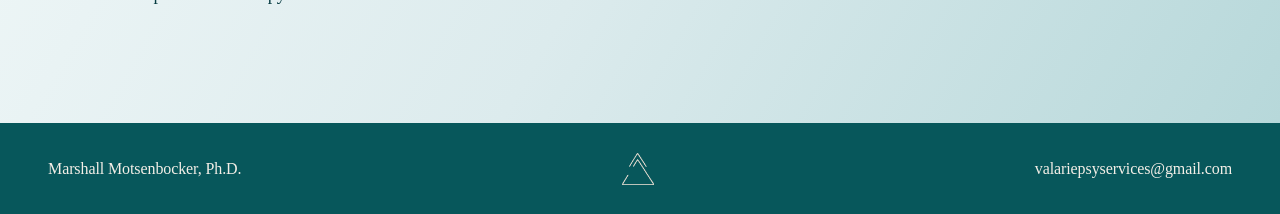
==== commit a3baf642: "changing about picture" ====
--- a/about.html
+++ b/about.html
@@ -34,7 +34,7 @@
         </div>
 
         <div>
-          <img src="assets/images/marshall-portrait.jpg" alt="Portrait of Dr. Marshall Motsenbocker" class="portrait-image">
+          <img src="assets/images/marshall-portrait-02.jpg" alt="Portrait of Dr. Marshall Motsenbocker" class="portrait-image">
         </div>
       </div>
     </section>
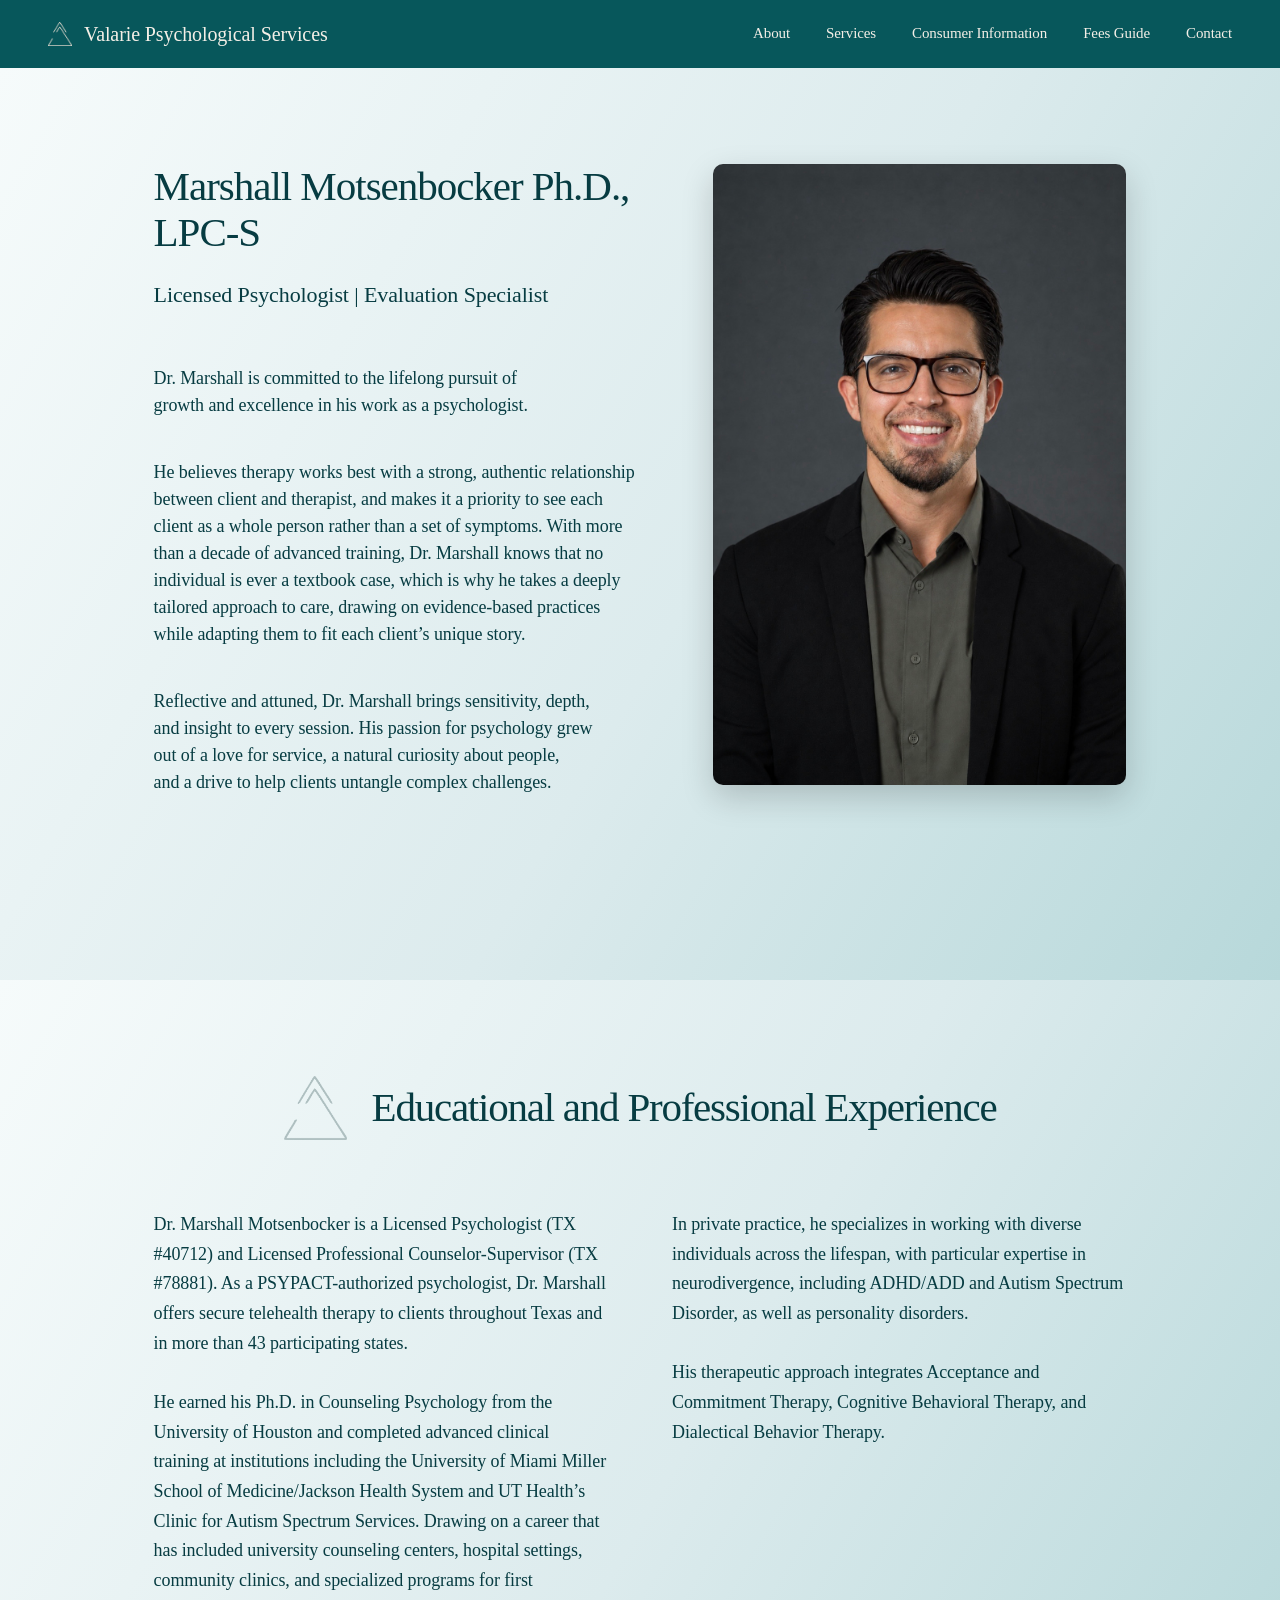
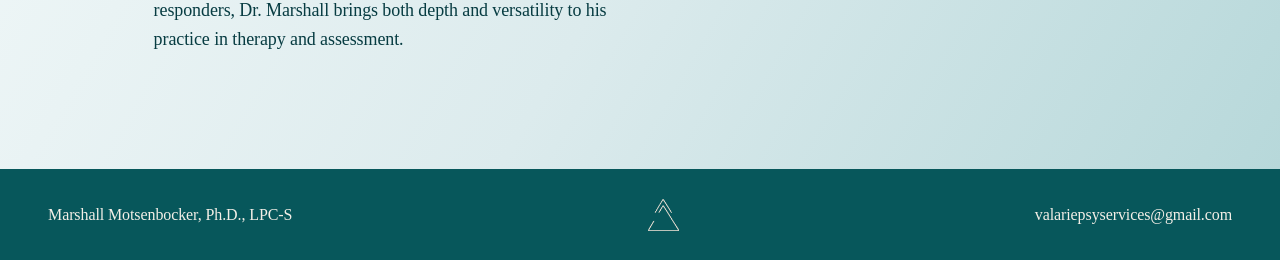
==== commit 2e8bd64f: "clinical training page addition" ====
--- a/about.html
+++ b/about.html
@@ -5,7 +5,7 @@
   <meta name="viewport" content="width=device-width, initial-scale=1.0" />
   <meta
   name="description"
-  content="Meet Dr. Marshall Motsenbocker, Licensed Psychologist and Licensed Professional Counselor specializing in therapy, ADHD, autism spectrum services, and psychological assessment."
+  content="Meet Dr. Marshall Motsenbocker, Licensed Psychologist and Licensed Professional Counselor-Supervisor specializing in therapy, ADHD, autism spectrum services, and psychological assessment."
 >
 <meta name="theme-color" content="#0D5F63">
   <title>About Dr. Marshall Motsenbocker | Valarie Psychological Services</title>
@@ -23,7 +23,7 @@
     <section class="about-hero">
       <div class="about-grid">
         <div class="about-copy">
-          <h1>Marshall Motsenbocker Ph.D.</h1>
+          <h1>Marshall Motsenbocker Ph.D., LPC-S</h1>
           <p class="subtitle">Licensed Psychologist | Evaluation Specialist</p>
 
           <p>Dr. Marshall is committed to the lifelong pursuit of growth and excellence in his work as a psychologist.</p>
@@ -46,7 +46,7 @@
       </div>
 
       <div class="experience-grid">
-        <p>Dr. Marshall Motsenbocker is a Licensed Psychologist (TX #40712) and Licensed Professional Counselor (TX #78881). <br> As a PSYPACT-authorized psychologist, Dr. Marshall offers secure telehealth therapy to clients throughout Texas and in more than 43 participating states. <br><br> He earned his Ph.D. in Counseling Psychology from the University of Houston and completed advanced clinical training at institutions including the University of Miami Miller School of Medicine/Jackson Health System and UT Health’s Clinic for Autism Spectrum Services. Drawing on a career that has included university counseling centers, hospital settings, community clinics, and specialized programs for first responders, Dr. Marshall brings both depth and versatility to his practice in therapy and assessment.</p>
+        <p>Dr. Marshall Motsenbocker is a Licensed Psychologist (TX #40712) and Licensed Professional Counselor-Supervisor (TX #78881). As a PSYPACT-authorized psychologist, Dr. Marshall offers secure telehealth therapy to clients throughout Texas and in more than 43 participating states. <br><br> He earned his Ph.D. in Counseling Psychology from the University of Houston and completed advanced clinical training at institutions including the University of Miami Miller School of Medicine/Jackson Health System and UT Health’s Clinic for Autism Spectrum Services. Drawing on a career that has included university counseling centers, hospital settings, community clinics, and specialized programs for first responders, Dr. Marshall brings both depth and versatility to his practice in therapy and assessment.</p>
 
         <p>In private practice, he specializes in working with diverse individuals across the lifespan, with particular expertise in neurodivergence, including ADHD/ADD and Autism Spectrum Disorder, as well as personality disorders. <br><br> His therapeutic approach integrates Acceptance and Commitment Therapy, Cognitive Behavioral Therapy, and Dialectical Behavior Therapy.</p>
       </div>
